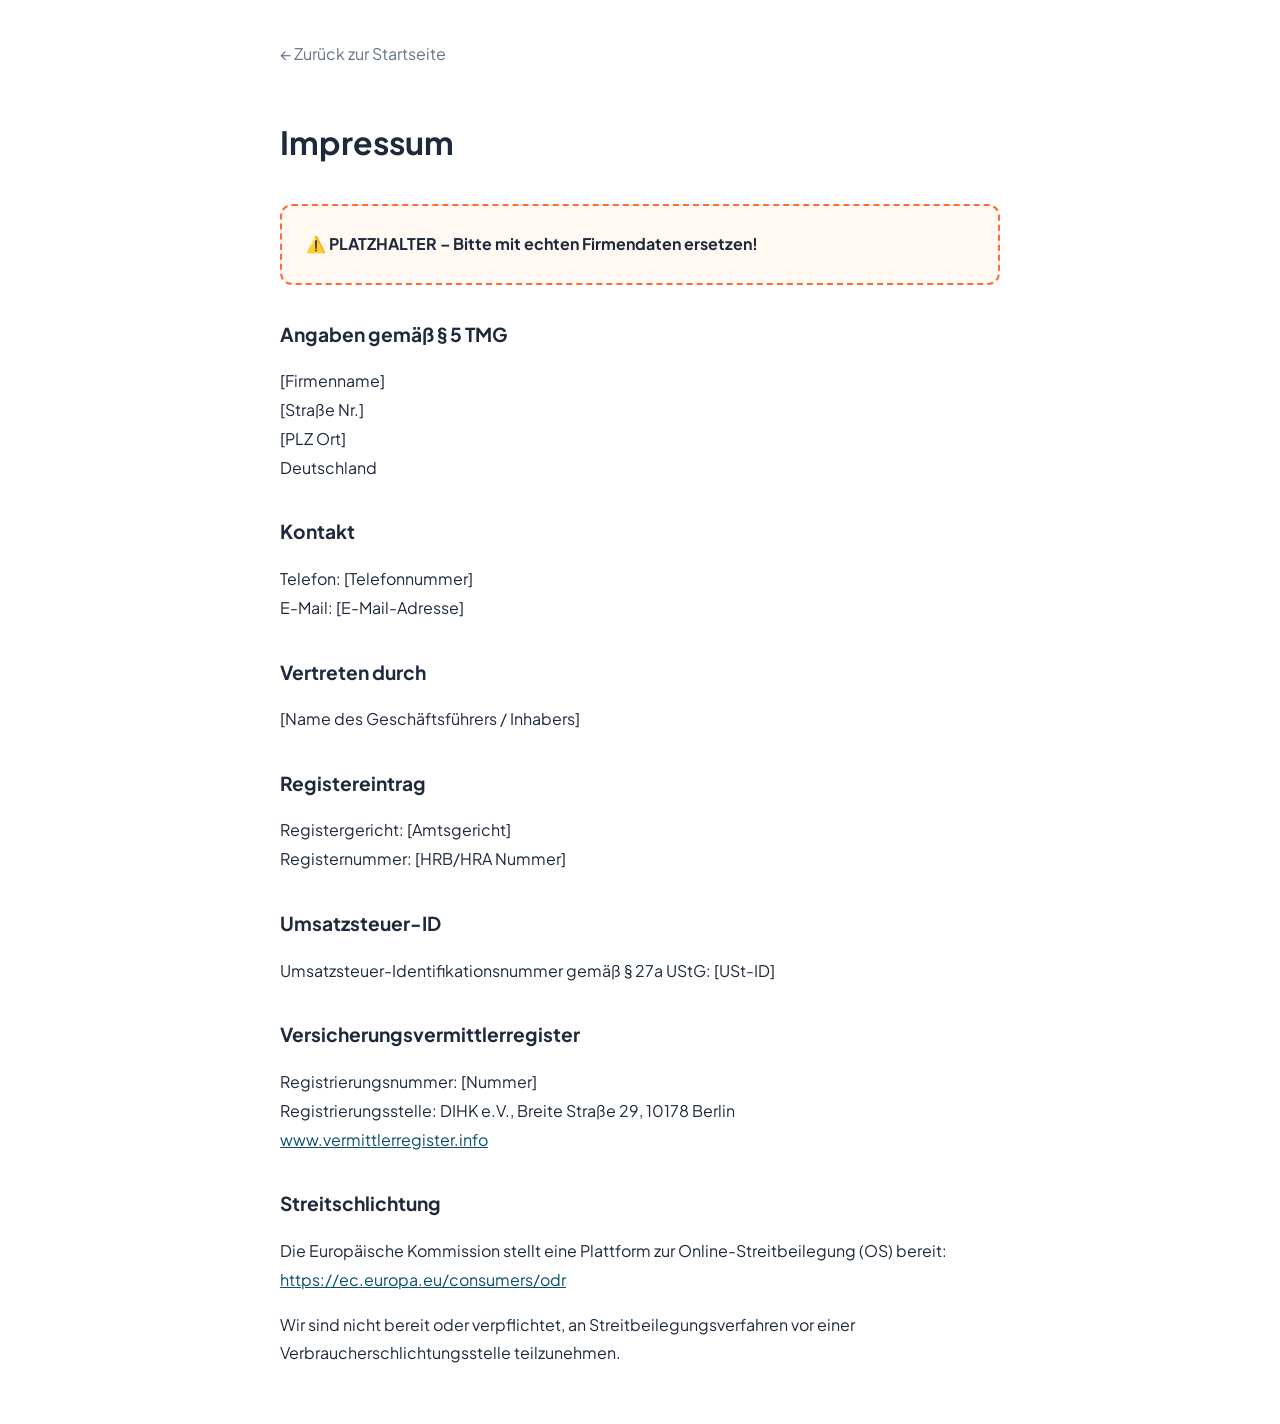
==== impressum.html @ f031a1da "Start Setup" ====
<!DOCTYPE html>
<html lang="de">
<head>
    <meta charset="UTF-8">
    <meta name="viewport" content="width=device-width, initial-scale=1.0">
    <title>Impressum – ZahnSchutzPlus</title>
    <link rel="preconnect" href="https://fonts.googleapis.com">
    <link href="https://fonts.googleapis.com/css2?family=Plus+Jakarta+Sans:wght@400;500;600;700&display=swap" rel="stylesheet">
    <style>
        body { font-family: 'Plus Jakarta Sans', sans-serif; max-width: 720px; margin: 0 auto; padding: 40px 24px; color: #1e293b; line-height: 1.8; }
        h1 { font-size: 2rem; margin-bottom: 32px; }
        h2 { font-size: 1.2rem; margin-top: 32px; margin-bottom: 8px; }
        a { color: #0B4F6C; }
        .back { display: inline-block; margin-bottom: 24px; color: #64748b; text-decoration: none; }
        .back:hover { color: #0B4F6C; }
        .placeholder { background: #FFF8F3; border: 2px dashed #FF6B35; border-radius: 12px; padding: 24px; margin: 24px 0; }
    </style>
</head>
<body>
    <a href="index.html" class="back">← Zurück zur Startseite</a>
    <h1>Impressum</h1>
    
    <div class="placeholder">
        <strong>⚠️ PLATZHALTER – Bitte mit echten Firmendaten ersetzen!</strong>
    </div>

    <h2>Angaben gemäß § 5 TMG</h2>
    <p>
        [Firmenname]<br>
        [Straße Nr.]<br>
        [PLZ Ort]<br>
        Deutschland
    </p>

    <h2>Kontakt</h2>
    <p>
        Telefon: [Telefonnummer]<br>
        E-Mail: [E-Mail-Adresse]
    </p>

    <h2>Vertreten durch</h2>
    <p>[Name des Geschäftsführers / Inhabers]</p>

    <h2>Registereintrag</h2>
    <p>
        Registergericht: [Amtsgericht]<br>
        Registernummer: [HRB/HRA Nummer]
    </p>

    <h2>Umsatzsteuer-ID</h2>
    <p>Umsatzsteuer-Identifikationsnummer gemäß § 27a UStG: [USt-ID]</p>

    <h2>Versicherungsvermittlerregister</h2>
    <p>
        Registrierungsnummer: [Nummer]<br>
        Registrierungsstelle: DIHK e.V., Breite Straße 29, 10178 Berlin<br>
        <a href="https://www.vermittlerregister.info" target="_blank">www.vermittlerregister.info</a>
    </p>

    <h2>Streitschlichtung</h2>
    <p>Die Europäische Kommission stellt eine Plattform zur Online-Streitbeilegung (OS) bereit: <a href="https://ec.europa.eu/consumers/odr" target="_blank">https://ec.europa.eu/consumers/odr</a></p>
    <p>Wir sind nicht bereit oder verpflichtet, an Streitbeilegungsverfahren vor einer Verbraucherschlichtungsstelle teilzunehmen.</p>
</body>
</html>
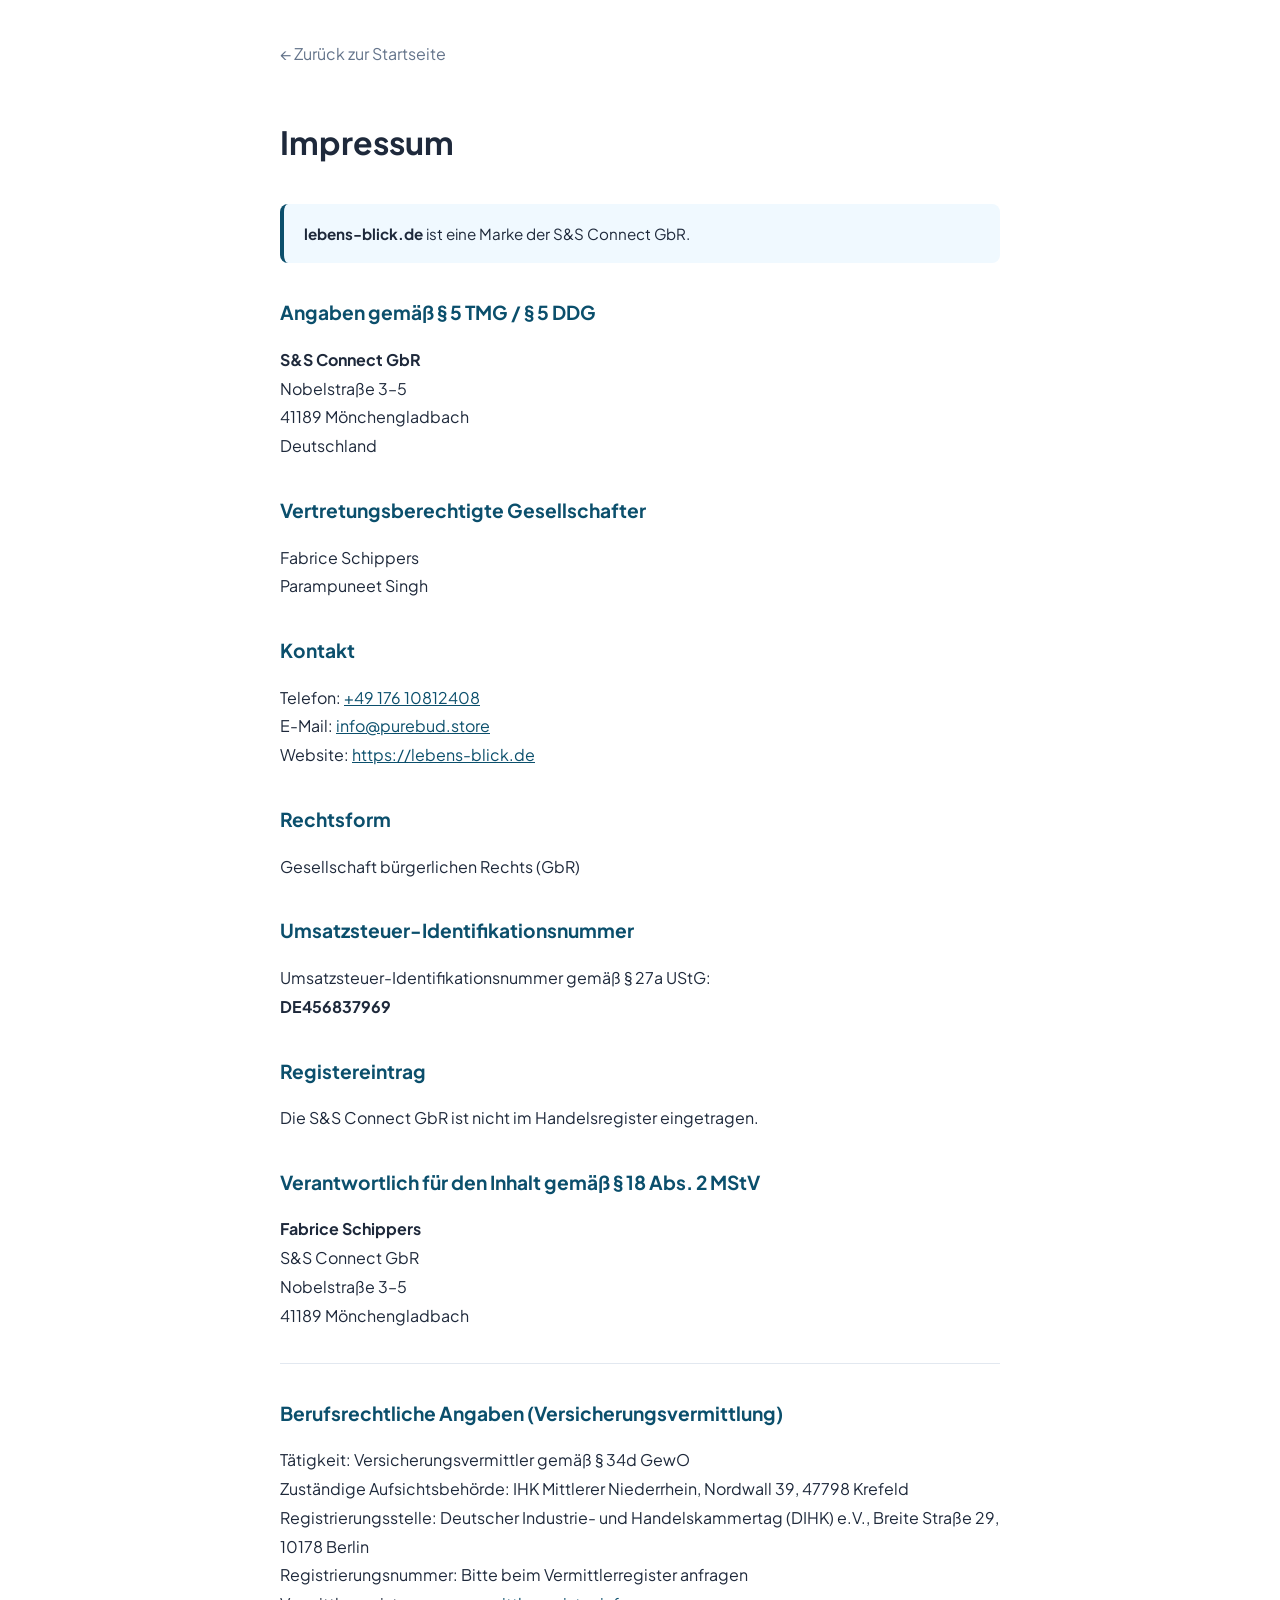
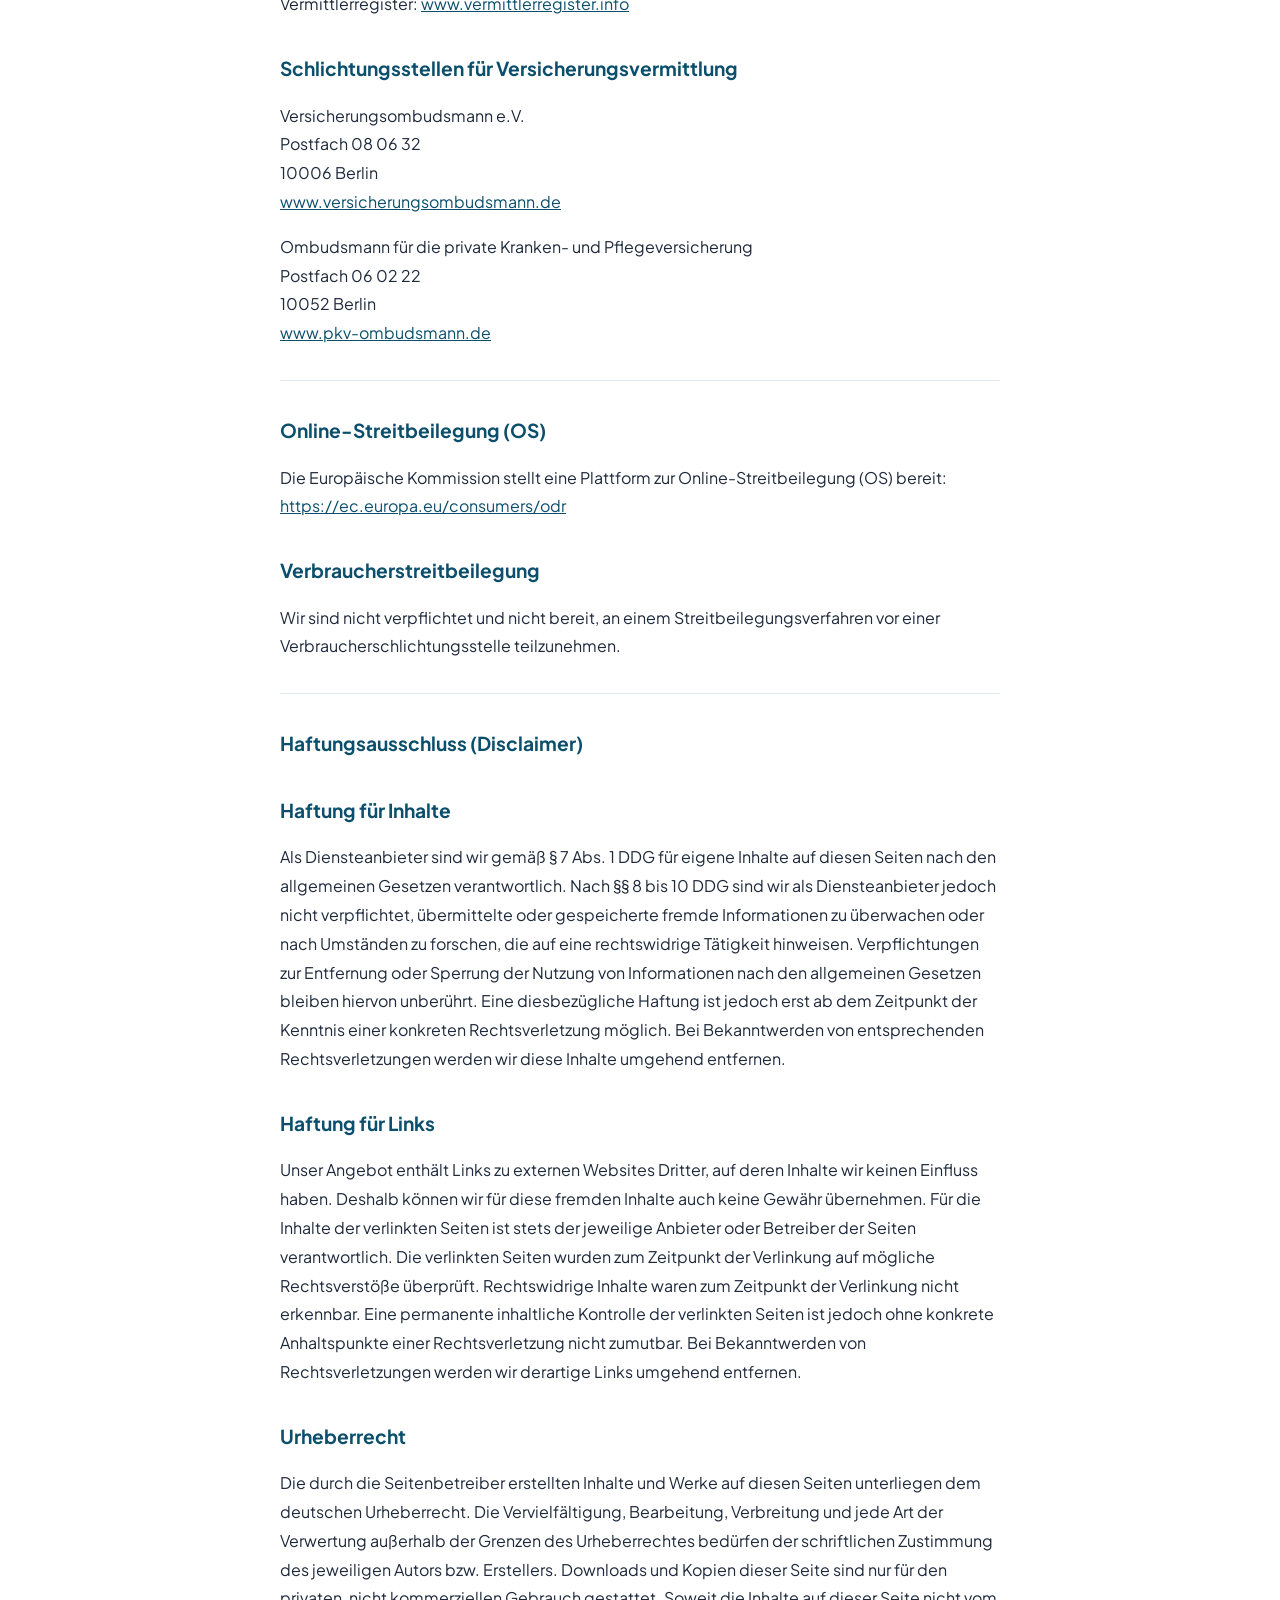
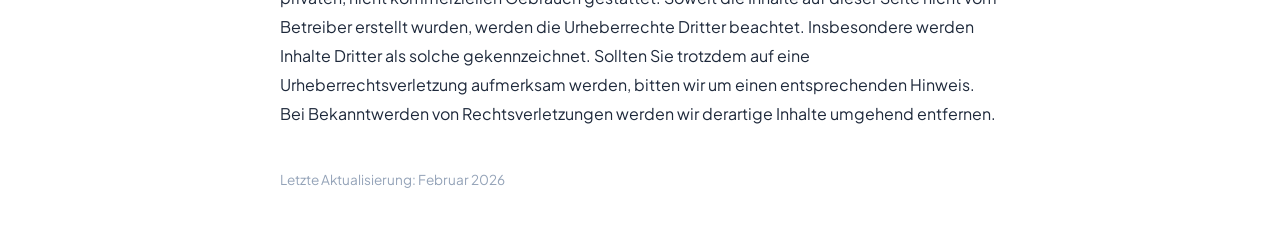
==== commit bbe33d6d: "Wasserdichtes Impressum: S&S Connect GbR / lebens-blick.de Vollstaendiges Impressum mit: - Angaben " ====
--- a/impressum.html
+++ b/impressum.html
@@ -3,62 +3,137 @@
 <head>
     <meta charset="UTF-8">
     <meta name="viewport" content="width=device-width, initial-scale=1.0">
-    <title>Impressum – ZahnSchutzPlus</title>
+    <title>Impressum – ZahnSchutzPlus | lebens-blick.de</title>
     <link rel="preconnect" href="https://fonts.googleapis.com">
     <link href="https://fonts.googleapis.com/css2?family=Plus+Jakarta+Sans:wght@400;500;600;700&display=swap" rel="stylesheet">
     <style>
-        body { font-family: 'Plus Jakarta Sans', sans-serif; max-width: 720px; margin: 0 auto; padding: 40px 24px; color: #1e293b; line-height: 1.8; }
+        body {
+            font-family: 'Plus Jakarta Sans', sans-serif;
+            max-width: 720px;
+            margin: 0 auto;
+            padding: 40px 24px;
+            color: #1e293b;
+            line-height: 1.8;
+        }
         h1 { font-size: 2rem; margin-bottom: 32px; }
-        h2 { font-size: 1.2rem; margin-top: 32px; margin-bottom: 8px; }
+        h2 { font-size: 1.2rem; margin-top: 32px; margin-bottom: 8px; color: #0B4F6C; }
         a { color: #0B4F6C; }
         .back { display: inline-block; margin-bottom: 24px; color: #64748b; text-decoration: none; }
         .back:hover { color: #0B4F6C; }
-        .placeholder { background: #FFF8F3; border: 2px dashed #FF6B35; border-radius: 12px; padding: 24px; margin: 24px 0; }
+        .info-box {
+            background: #f0f9ff;
+            border-left: 4px solid #0B4F6C;
+            border-radius: 8px;
+            padding: 16px 20px;
+            margin: 24px 0;
+            font-size: 0.95rem;
+        }
+        hr { border: none; border-top: 1px solid #e2e8f0; margin: 32px 0; }
+        .last-updated { font-size: 0.85rem; color: #94a3b8; margin-top: 40px; }
     </style>
 </head>
 <body>
     <a href="index.html" class="back">← Zurück zur Startseite</a>
+
     <h1>Impressum</h1>
-    
-    <div class="placeholder">
-        <strong>⚠️ PLATZHALTER – Bitte mit echten Firmendaten ersetzen!</strong>
+
+    <div class="info-box">
+        <strong>lebens-blick.de</strong> ist eine Marke der S&S Connect GbR.
     </div>
 
-    <h2>Angaben gemäß § 5 TMG</h2>
+    <h2>Angaben gemäß § 5 TMG / § 5 DDG</h2>
     <p>
-        [Firmenname]<br>
-        [Straße Nr.]<br>
-        [PLZ Ort]<br>
+        <strong>S&S Connect GbR</strong><br>
+        Nobelstraße 3–5<br>
+        41189 Mönchengladbach<br>
         Deutschland
+    </p>
+
+    <h2>Vertretungsberechtigte Gesellschafter</h2>
+    <p>
+        Fabrice Schippers<br>
+        Parampuneet Singh
     </p>
 
     <h2>Kontakt</h2>
     <p>
-        Telefon: [Telefonnummer]<br>
-        E-Mail: [E-Mail-Adresse]
+        Telefon: <a href="tel:+4917610812408">+49 176 10812408</a><br>
+        E-Mail: <a href="mailto:info@purebud.store">info@purebud.store</a><br>
+        Website: <a href="https://lebens-blick.de" target="_blank">https://lebens-blick.de</a>
     </p>
 
-    <h2>Vertreten durch</h2>
-    <p>[Name des Geschäftsführers / Inhabers]</p>
+    <h2>Rechtsform</h2>
+    <p>Gesellschaft bürgerlichen Rechts (GbR)</p>
+
+    <h2>Umsatzsteuer-Identifikationsnummer</h2>
+    <p>Umsatzsteuer-Identifikationsnummer gemäß § 27a UStG:<br><strong>DE456837969</strong></p>
 
     <h2>Registereintrag</h2>
+    <p>Die S&S Connect GbR ist nicht im Handelsregister eingetragen.</p>
+
+    <h2>Verantwortlich für den Inhalt gemäß § 18 Abs. 2 MStV</h2>
     <p>
-        Registergericht: [Amtsgericht]<br>
-        Registernummer: [HRB/HRA Nummer]
+        <strong>Fabrice Schippers</strong><br>
+        S&S Connect GbR<br>
+        Nobelstraße 3–5<br>
+        41189 Mönchengladbach
     </p>
 
-    <h2>Umsatzsteuer-ID</h2>
-    <p>Umsatzsteuer-Identifikationsnummer gemäß § 27a UStG: [USt-ID]</p>
+    <hr>
 
-    <h2>Versicherungsvermittlerregister</h2>
+    <h2>Berufsrechtliche Angaben (Versicherungsvermittlung)</h2>
     <p>
-        Registrierungsnummer: [Nummer]<br>
-        Registrierungsstelle: DIHK e.V., Breite Straße 29, 10178 Berlin<br>
-        <a href="https://www.vermittlerregister.info" target="_blank">www.vermittlerregister.info</a>
+        Tätigkeit: Versicherungsvermittler gemäß § 34d GewO<br>
+        Zuständige Aufsichtsbehörde: IHK Mittlerer Niederrhein, Nordwall 39, 47798 Krefeld<br>
+        Registrierungsstelle: Deutscher Industrie- und Handelskammertag (DIHK) e.V., Breite Straße 29, 10178 Berlin<br>
+        Registrierungsnummer: Bitte beim Vermittlerregister anfragen<br>
+        Vermittlerregister: <a href="https://www.vermittlerregister.info" target="_blank" rel="noopener">www.vermittlerregister.info</a>
     </p>
 
-    <h2>Streitschlichtung</h2>
-    <p>Die Europäische Kommission stellt eine Plattform zur Online-Streitbeilegung (OS) bereit: <a href="https://ec.europa.eu/consumers/odr" target="_blank">https://ec.europa.eu/consumers/odr</a></p>
-    <p>Wir sind nicht bereit oder verpflichtet, an Streitbeilegungsverfahren vor einer Verbraucherschlichtungsstelle teilzunehmen.</p>
+    <h2>Schlichtungsstellen für Versicherungsvermittlung</h2>
+    <p>
+        Versicherungsombudsmann e.V.<br>
+        Postfach 08 06 32<br>
+        10006 Berlin<br>
+        <a href="https://www.versicherungsombudsmann.de" target="_blank" rel="noopener">www.versicherungsombudsmann.de</a>
+    </p>
+    <p>
+        Ombudsmann für die private Kranken- und Pflegeversicherung<br>
+        Postfach 06 02 22<br>
+        10052 Berlin<br>
+        <a href="https://www.pkv-ombudsmann.de" target="_blank" rel="noopener">www.pkv-ombudsmann.de</a>
+    </p>
+
+    <hr>
+
+    <h2>Online-Streitbeilegung (OS)</h2>
+    <p>
+        Die Europäische Kommission stellt eine Plattform zur Online-Streitbeilegung (OS) bereit:<br>
+        <a href="https://ec.europa.eu/consumers/odr" target="_blank" rel="noopener">https://ec.europa.eu/consumers/odr</a>
+    </p>
+
+    <h2>Verbraucherstreitbeilegung</h2>
+    <p>Wir sind nicht verpflichtet und nicht bereit, an einem Streitbeilegungsverfahren vor einer Verbraucherschlichtungsstelle teilzunehmen.</p>
+
+    <hr>
+
+    <h2>Haftungsausschluss (Disclaimer)</h2>
+
+    <h2>Haftung für Inhalte</h2>
+    <p>
+        Als Diensteanbieter sind wir gemäß § 7 Abs. 1 DDG für eigene Inhalte auf diesen Seiten nach den allgemeinen Gesetzen verantwortlich. Nach §§ 8 bis 10 DDG sind wir als Diensteanbieter jedoch nicht verpflichtet, übermittelte oder gespeicherte fremde Informationen zu überwachen oder nach Umständen zu forschen, die auf eine rechtswidrige Tätigkeit hinweisen. Verpflichtungen zur Entfernung oder Sperrung der Nutzung von Informationen nach den allgemeinen Gesetzen bleiben hiervon unberührt. Eine diesbezügliche Haftung ist jedoch erst ab dem Zeitpunkt der Kenntnis einer konkreten Rechtsverletzung möglich. Bei Bekanntwerden von entsprechenden Rechtsverletzungen werden wir diese Inhalte umgehend entfernen.
+    </p>
+
+    <h2>Haftung für Links</h2>
+    <p>
+        Unser Angebot enthält Links zu externen Websites Dritter, auf deren Inhalte wir keinen Einfluss haben. Deshalb können wir für diese fremden Inhalte auch keine Gewähr übernehmen. Für die Inhalte der verlinkten Seiten ist stets der jeweilige Anbieter oder Betreiber der Seiten verantwortlich. Die verlinkten Seiten wurden zum Zeitpunkt der Verlinkung auf mögliche Rechtsverstöße überprüft. Rechtswidrige Inhalte waren zum Zeitpunkt der Verlinkung nicht erkennbar. Eine permanente inhaltliche Kontrolle der verlinkten Seiten ist jedoch ohne konkrete Anhaltspunkte einer Rechtsverletzung nicht zumutbar. Bei Bekanntwerden von Rechtsverletzungen werden wir derartige Links umgehend entfernen.
+    </p>
+
+    <h2>Urheberrecht</h2>
+    <p>
+        Die durch die Seitenbetreiber erstellten Inhalte und Werke auf diesen Seiten unterliegen dem deutschen Urheberrecht. Die Vervielfältigung, Bearbeitung, Verbreitung und jede Art der Verwertung außerhalb der Grenzen des Urheberrechtes bedürfen der schriftlichen Zustimmung des jeweiligen Autors bzw. Erstellers. Downloads und Kopien dieser Seite sind nur für den privaten, nicht kommerziellen Gebrauch gestattet. Soweit die Inhalte auf dieser Seite nicht vom Betreiber erstellt wurden, werden die Urheberrechte Dritter beachtet. Insbesondere werden Inhalte Dritter als solche gekennzeichnet. Sollten Sie trotzdem auf eine Urheberrechtsverletzung aufmerksam werden, bitten wir um einen entsprechenden Hinweis. Bei Bekanntwerden von Rechtsverletzungen werden wir derartige Inhalte umgehend entfernen.
+    </p>
+
+    <p class="last-updated">Letzte Aktualisierung: Februar 2026</p>
 </body>
 </html>
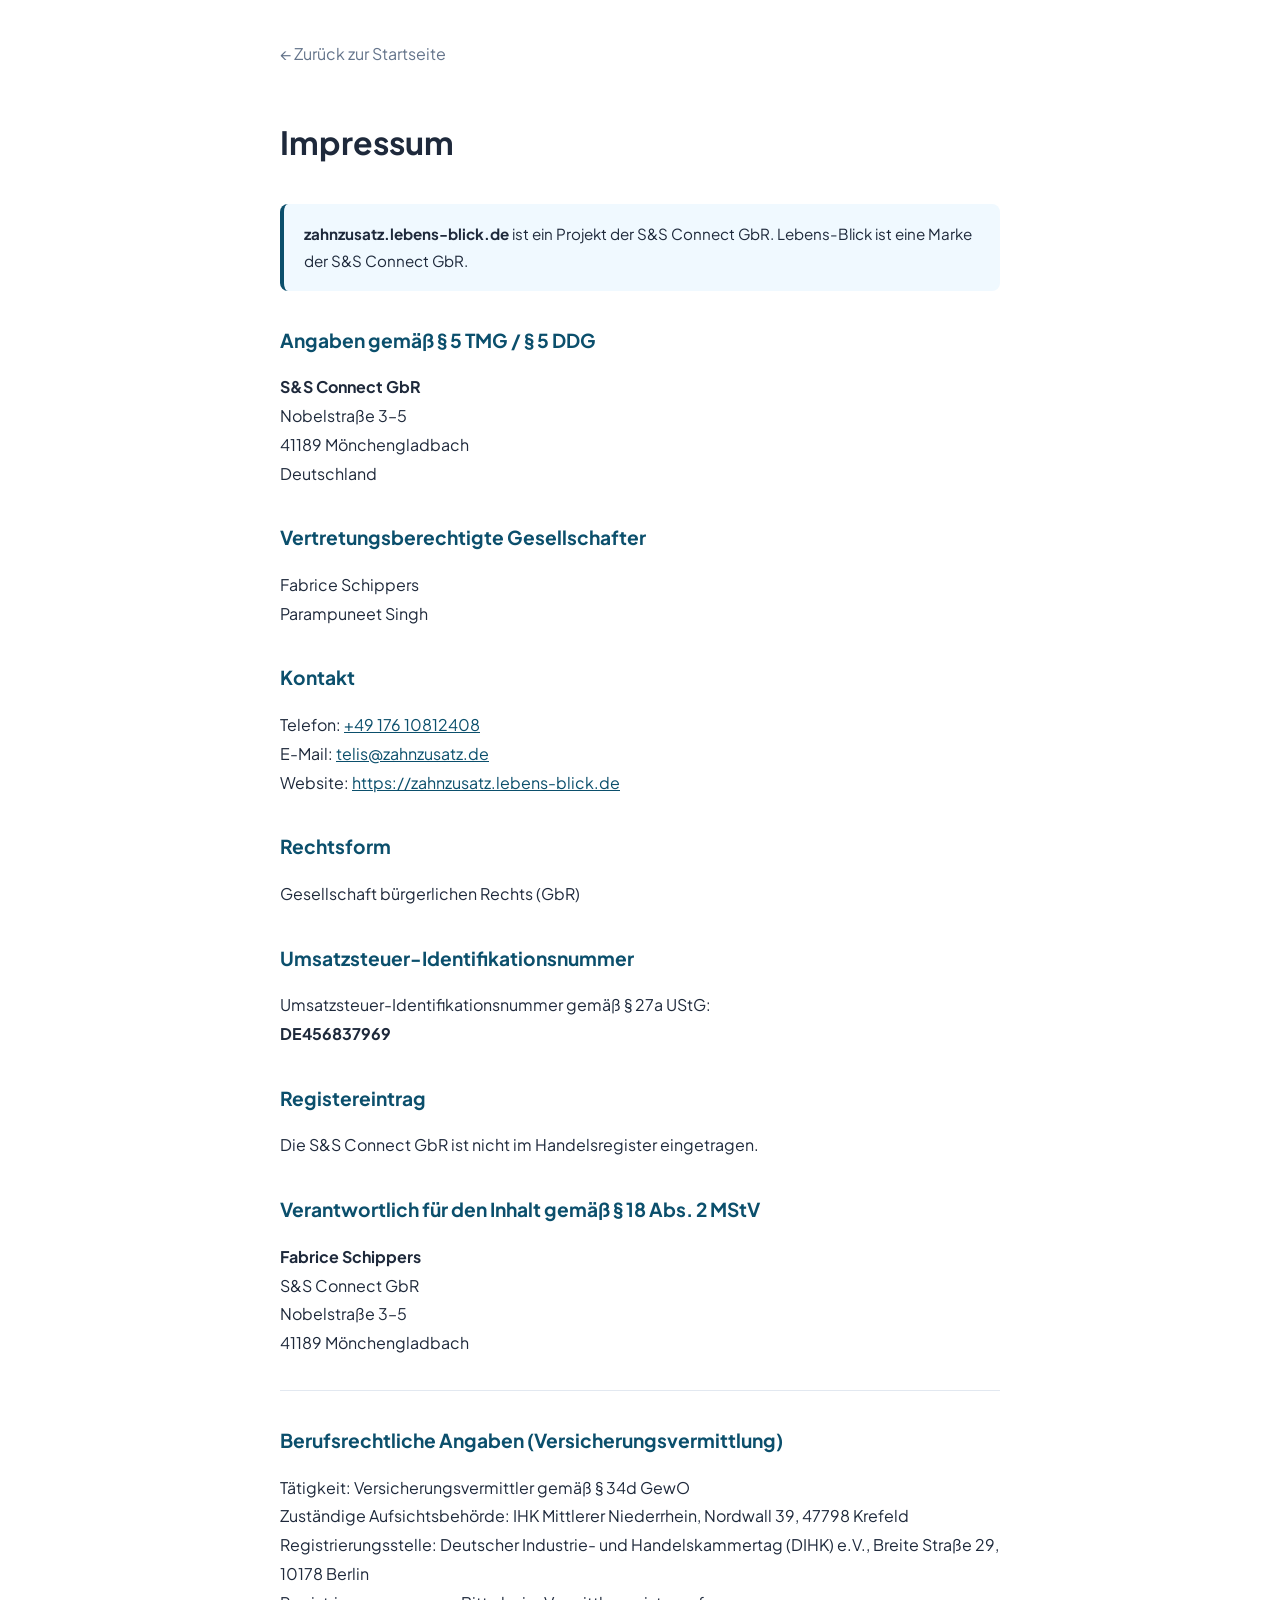
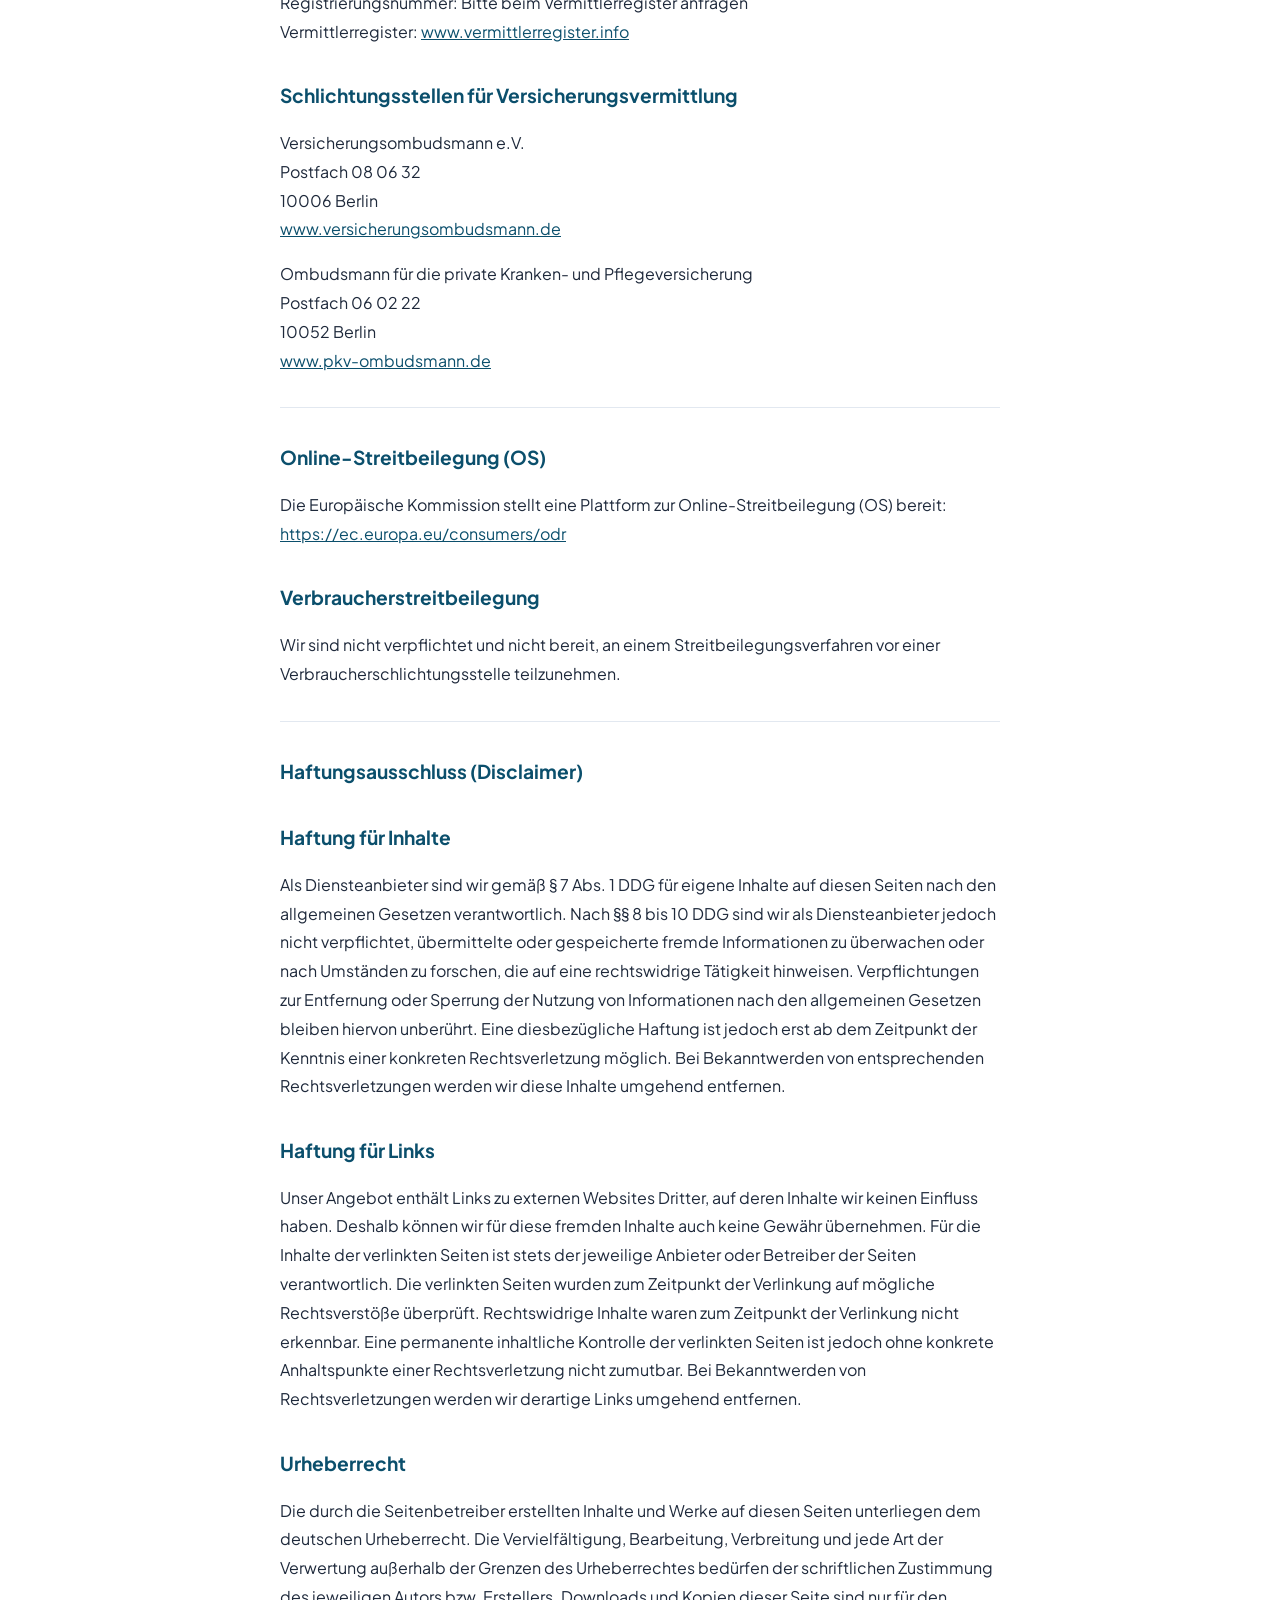
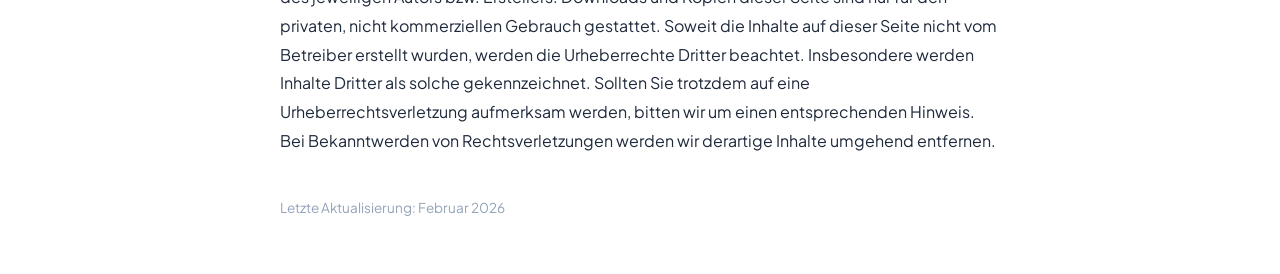
==== commit 2fd91823: "Fix Impressum: E-Mail telis@zahnzusatz.de, Website zahnzusatz.lebens-blick.de" ====
--- a/impressum.html
+++ b/impressum.html
@@ -3,7 +3,7 @@
 <head>
     <meta charset="UTF-8">
     <meta name="viewport" content="width=device-width, initial-scale=1.0">
-    <title>Impressum – ZahnSchutzPlus | lebens-blick.de</title>
+    <title>Impressum – ZahnSchutzPlus | zahnzusatz.lebens-blick.de</title>
     <link rel="preconnect" href="https://fonts.googleapis.com">
     <link href="https://fonts.googleapis.com/css2?family=Plus+Jakarta+Sans:wght@400;500;600;700&display=swap" rel="stylesheet">
     <style>
@@ -38,7 +38,7 @@
     <h1>Impressum</h1>
 
     <div class="info-box">
-        <strong>lebens-blick.de</strong> ist eine Marke der S&S Connect GbR.
+        <strong>zahnzusatz.lebens-blick.de</strong> ist ein Projekt der S&S Connect GbR. Lebens-Blick ist eine Marke der S&S Connect GbR.
     </div>
 
     <h2>Angaben gemäß § 5 TMG / § 5 DDG</h2>
@@ -58,8 +58,8 @@
     <h2>Kontakt</h2>
     <p>
         Telefon: <a href="tel:+4917610812408">+49 176 10812408</a><br>
-        E-Mail: <a href="mailto:info@purebud.store">info@purebud.store</a><br>
-        Website: <a href="https://lebens-blick.de" target="_blank">https://lebens-blick.de</a>
+        E-Mail: <a href="mailto:telis@zahnzusatz.de">telis@zahnzusatz.de</a><br>
+        Website: <a href="https://zahnzusatz.lebens-blick.de" target="_blank">https://zahnzusatz.lebens-blick.de</a>
     </p>
 
     <h2>Rechtsform</h2>
